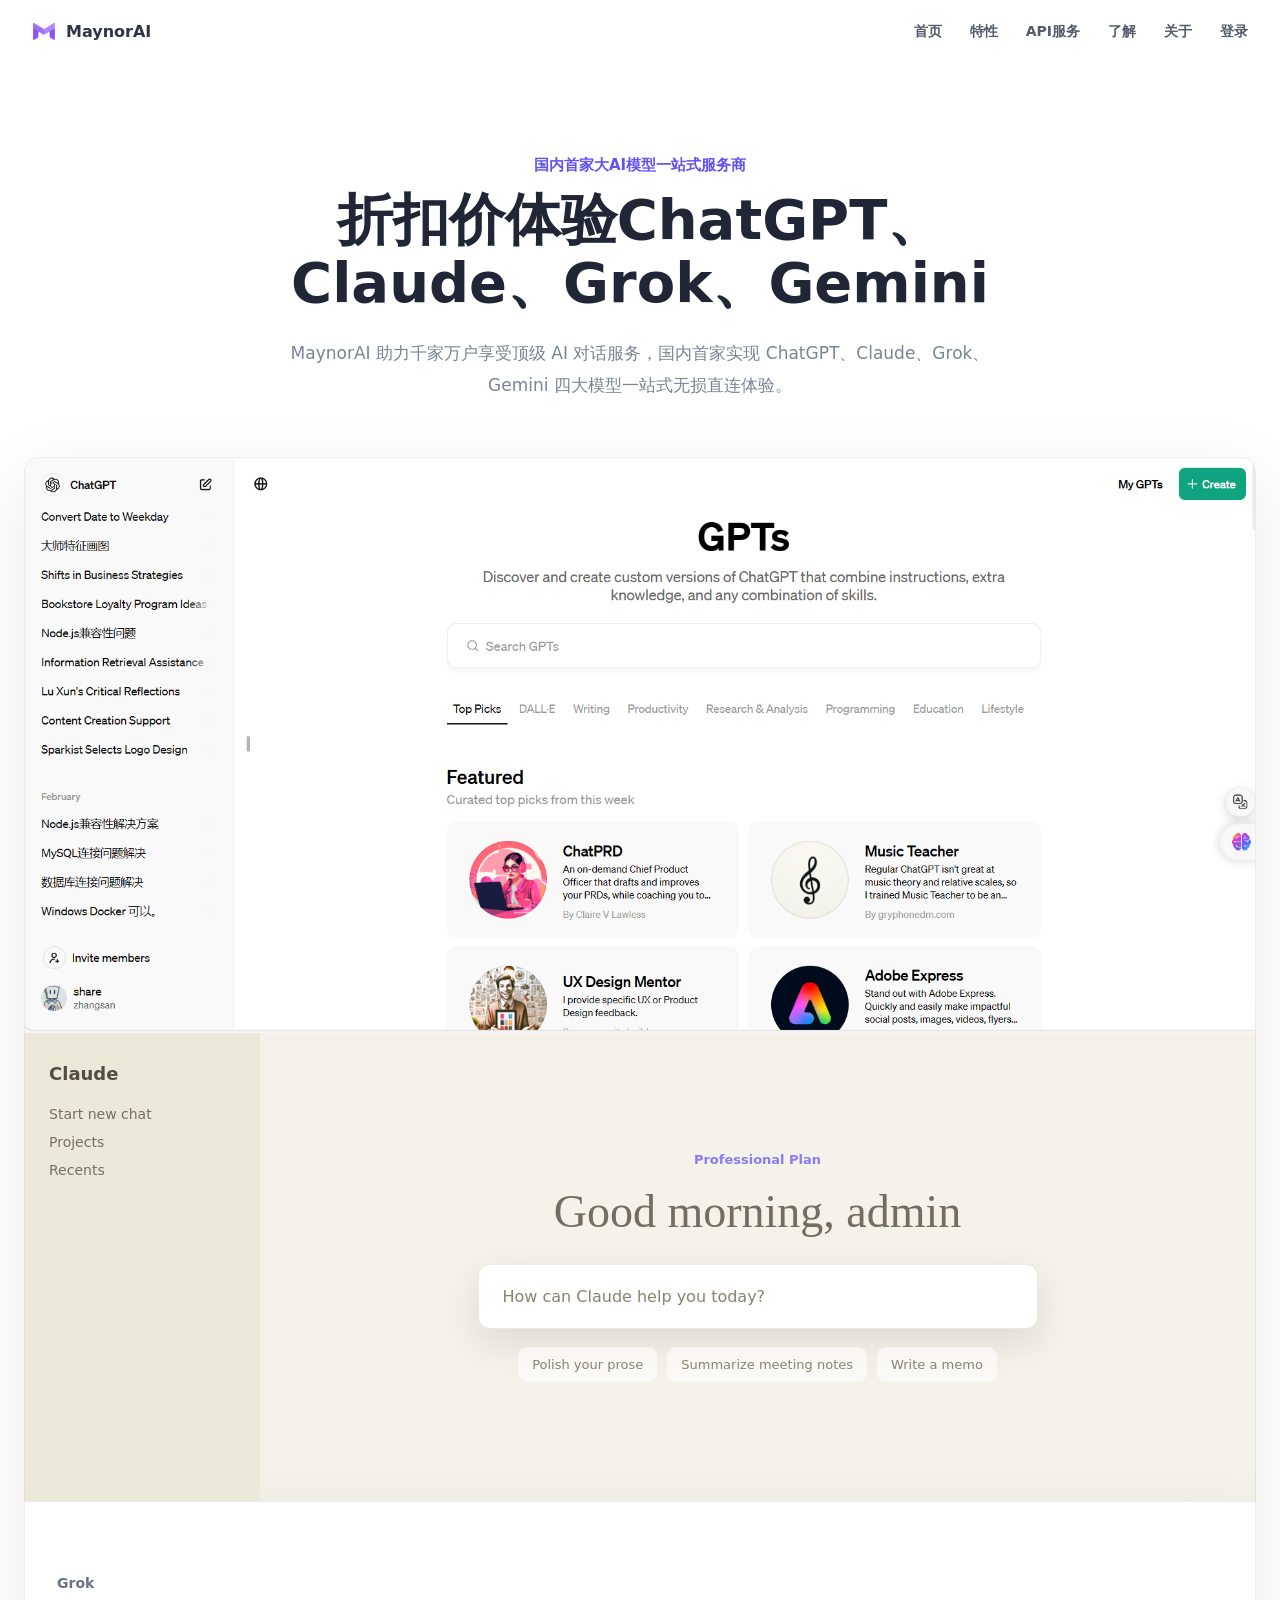
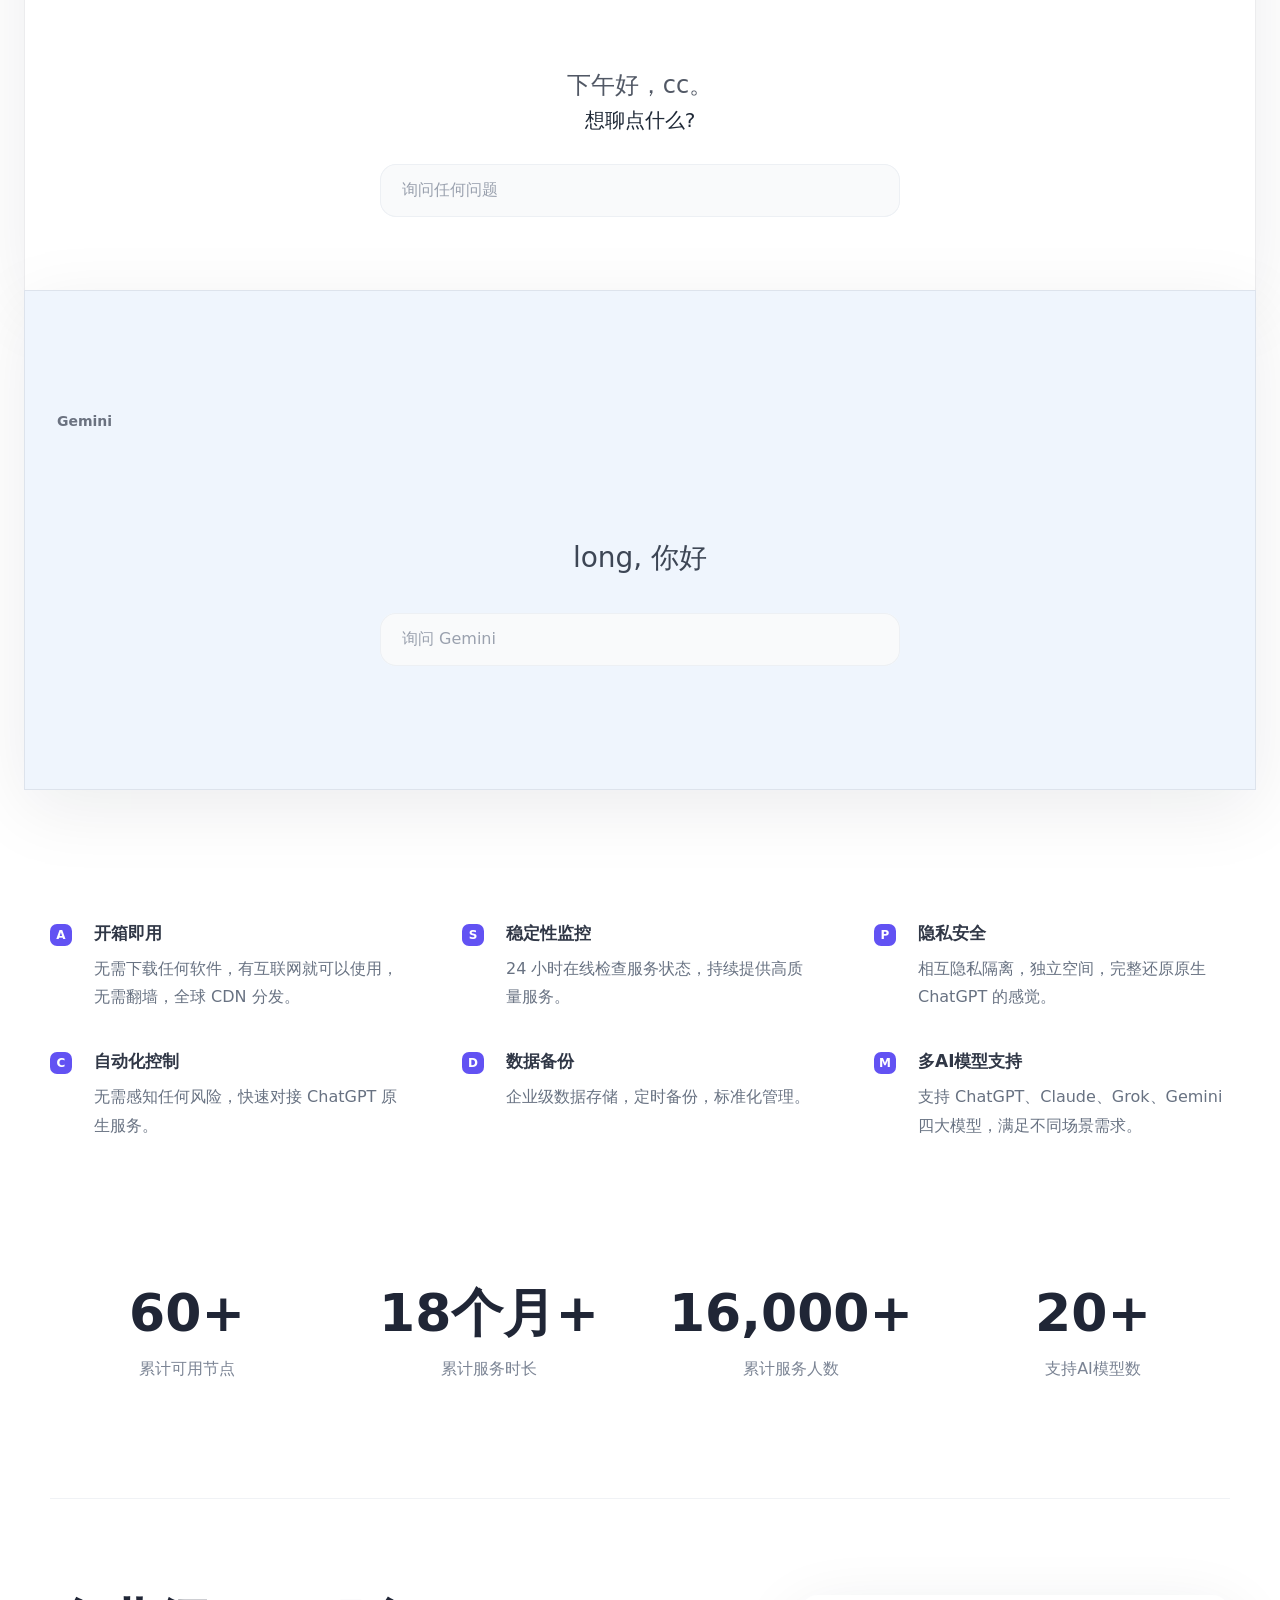
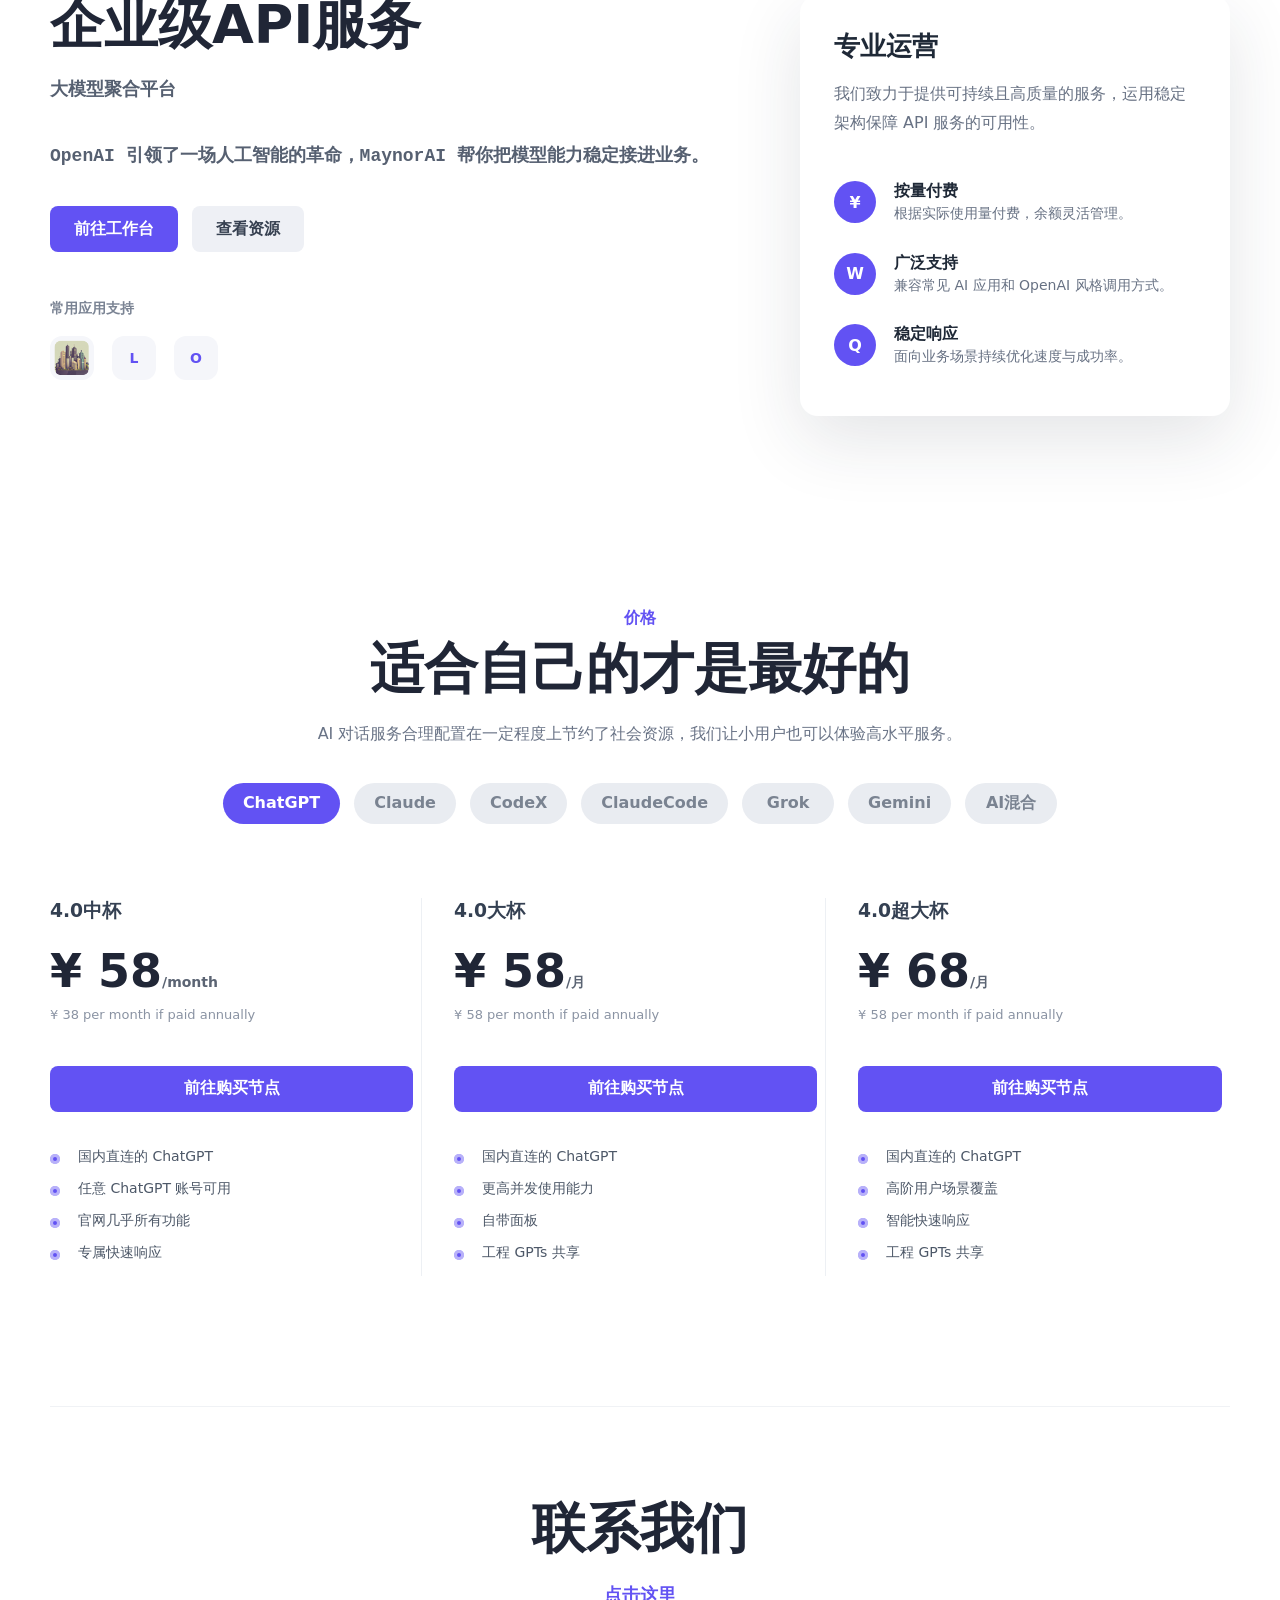
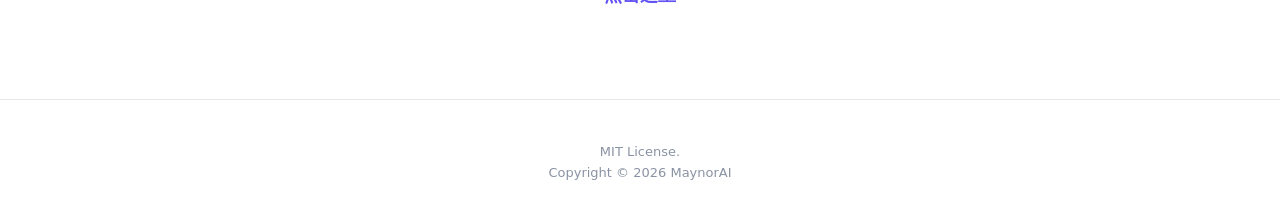
==== index.html @ d322f945 "Build MaynorAI GitHub Pages site" ====
<!DOCTYPE html>
<html lang="zh-CN">
  <head>
    <meta charset="UTF-8" />
    <meta name="viewport" content="width=device-width, initial-scale=1.0" />
    <title>MaynorAI</title>
    <meta
      name="description"
      content="MaynorAI 提供 ChatGPT、Claude、Grok、Gemini 等 AI 服务与 API 聚合接入。"
    />
    <link rel="icon" href="assets/logo-source.jpg" />
    <link rel="stylesheet" href="styles.css" />
  </head>
  <body>
    <header class="site-header" data-header>
      <a class="brand" href="#home" aria-label="MaynorAI 首页">
        <img src="assets/logo-source.jpg" alt="" />
        <span>MaynorAI</span>
      </a>

      <nav class="desktop-nav" aria-label="主导航">
        <a href="#home">首页</a>
        <a href="#features">特性</a>
        <a href="#api">API服务</a>
        <a href="https://link3.cc/maynorai" target="_blank" rel="noreferrer">了解</a>
        <a href="#about">关于</a>
        <a href="https://maynorai.top/" target="_blank" rel="noreferrer">登录</a>
      </nav>

      <button class="menu-button" type="button" aria-label="打开导航" aria-expanded="false" data-menu-button>
        <span></span>
        <span></span>
        <span></span>
      </button>
    </header>

    <nav class="mobile-nav" aria-label="移动端导航" data-mobile-nav>
      <a href="#home">首页</a>
      <a href="#features">特性</a>
      <a href="#api">API服务</a>
      <a href="https://link3.cc/maynorai" target="_blank" rel="noreferrer">了解</a>
      <a href="#about">关于</a>
      <a href="https://maynorai.top/" target="_blank" rel="noreferrer">登录</a>
    </nav>

    <main id="home">
      <section class="hero section">
        <p class="hero-label">国内首家大AI模型一站式服务商</p>
        <h1>折扣价体验ChatGPT、Claude、Grok、Gemini</h1>
        <p class="hero-copy">
          MaynorAI 助力千家万户享受顶级 AI 对话服务，国内首家实现 ChatGPT、Claude、Grok、Gemini
          四大模型一站式无损直连体验。
        </p>
      </section>

      <section class="showcase" aria-label="产品体验展示">
        <img class="shot shot-top" src="assets/product-cdn.png" alt="MaynorAI ChatGPT 服务界面截图" />
        <div class="claude-panel" aria-label="Claude 服务界面示意">
          <aside>
            <strong>Claude</strong>
            <span>Start new chat</span>
            <span>Projects</span>
            <span>Recents</span>
          </aside>
          <div>
            <p>Professional Plan</p>
            <h2>Good morning, admin</h2>
            <div class="prompt-box">How can Claude help you today?</div>
            <div class="quick-actions">
              <span>Polish your prose</span>
              <span>Summarize meeting notes</span>
              <span>Write a memo</span>
            </div>
          </div>
        </div>
        <div class="grok-panel" aria-label="Grok 服务界面示意">
          <span>Grok</span>
          <p>下午好，cc。</p>
          <strong>想聊点什么?</strong>
          <div>询问任何问题</div>
        </div>
        <div class="gemini-panel" aria-label="Gemini 服务界面示意">
          <span>Gemini</span>
          <h2>long, 你好</h2>
          <div>询问 Gemini</div>
        </div>
      </section>

      <section id="features" class="section feature-grid">
        <article>
          <span class="feature-icon">A</span>
          <div>
            <h3>开箱即用</h3>
            <p>无需下载任何软件，有互联网就可以使用，无需翻墙，全球 CDN 分发。</p>
          </div>
        </article>
        <article>
          <span class="feature-icon">S</span>
          <div>
            <h3>稳定性监控</h3>
            <p>24 小时在线检查服务状态，持续提供高质量服务。</p>
          </div>
        </article>
        <article>
          <span class="feature-icon">P</span>
          <div>
            <h3>隐私安全</h3>
            <p>相互隐私隔离，独立空间，完整还原原生 ChatGPT 的感觉。</p>
          </div>
        </article>
        <article>
          <span class="feature-icon">C</span>
          <div>
            <h3>自动化控制</h3>
            <p>无需感知任何风险，快速对接 ChatGPT 原生服务。</p>
          </div>
        </article>
        <article>
          <span class="feature-icon">D</span>
          <div>
            <h3>数据备份</h3>
            <p>企业级数据存储，定时备份，标准化管理。</p>
          </div>
        </article>
        <article>
          <span class="feature-icon">M</span>
          <div>
            <h3>多AI模型支持</h3>
            <p>支持 ChatGPT、Claude、Grok、Gemini 四大模型，满足不同场景需求。</p>
          </div>
        </article>
      </section>

      <section class="section metrics" aria-label="MaynorAI 服务数据">
        <div>
          <strong>60+</strong>
          <span>累计可用节点</span>
        </div>
        <div>
          <strong>18个月+</strong>
          <span>累计服务时长</span>
        </div>
        <div>
          <strong>16,000+</strong>
          <span>累计服务人数</span>
        </div>
        <div>
          <strong>20+</strong>
          <span>支持AI模型数</span>
        </div>
      </section>

      <section id="api" class="section api-section">
        <div class="api-copy">
          <h2>企业级API服务</h2>
          <p><strong>大模型聚合平台</strong></p>
          <p class="api-line">OpenAI 引领了一场人工智能的革命，MaynorAI 帮你把模型能力稳定接进业务。</p>
          <div class="actions">
            <a class="primary-button" href="https://api.maynor1024.live/" target="_blank" rel="noreferrer">
              前往工作台
            </a>
            <a class="secondary-button" href="https://link3.cc/maynorai" target="_blank" rel="noreferrer">
              查看资源
            </a>
          </div>
          <div class="app-support">
            <span>常用应用支持</span>
            <img src="assets/botjun.png" alt="Bot 应用图标" />
            <i>L</i>
            <i>O</i>
          </div>
        </div>
        <div class="operation-card">
          <h3>专业运营</h3>
          <p>我们致力于提供可持续且高质量的服务，运用稳定架构保障 API 服务的可用性。</p>
          <ul>
            <li><span>¥</span><strong>按量付费</strong><em>根据实际使用量付费，余额灵活管理。</em></li>
            <li><span>W</span><strong>广泛支持</strong><em>兼容常见 AI 应用和 OpenAI 风格调用方式。</em></li>
            <li><span>Q</span><strong>稳定响应</strong><em>面向业务场景持续优化速度与成功率。</em></li>
          </ul>
        </div>
      </section>

      <section class="section pricing" aria-label="套餐价格">
        <p>价格</p>
        <h2>适合自己的才是最好的</h2>
        <p class="pricing-copy">
          AI 对话服务合理配置在一定程度上节约了社会资源，我们让小用户也可以体验高水平服务。
        </p>
        <div class="tabs" aria-label="服务类型">
          <span>ChatGPT</span>
          <span>Claude</span>
          <span>CodeX</span>
          <span>ClaudeCode</span>
          <span>Grok</span>
          <span>Gemini</span>
          <span>AI混合</span>
        </div>
        <div class="plans">
          <article>
            <h3>4.0中杯</h3>
            <strong>¥ 58<small>/month</small></strong>
            <p>¥ 38 per month if paid annually</p>
            <a href="https://maynorai.top/" target="_blank" rel="noreferrer">前往购买节点</a>
            <ul>
              <li>国内直连的 ChatGPT</li>
              <li>任意 ChatGPT 账号可用</li>
              <li>官网几乎所有功能</li>
              <li>专属快速响应</li>
            </ul>
          </article>
          <article>
            <h3>4.0大杯</h3>
            <strong>¥ 58<small>/月</small></strong>
            <p>¥ 58 per month if paid annually</p>
            <a href="https://maynorai.top/" target="_blank" rel="noreferrer">前往购买节点</a>
            <ul>
              <li>国内直连的 ChatGPT</li>
              <li>更高并发使用能力</li>
              <li>自带面板</li>
              <li>工程 GPTs 共享</li>
            </ul>
          </article>
          <article>
            <h3>4.0超大杯</h3>
            <strong>¥ 68<small>/月</small></strong>
            <p>¥ 58 per month if paid annually</p>
            <a href="https://maynorai.top/" target="_blank" rel="noreferrer">前往购买节点</a>
            <ul>
              <li>国内直连的 ChatGPT</li>
              <li>高阶用户场景覆盖</li>
              <li>智能快速响应</li>
              <li>工程 GPTs 共享</li>
            </ul>
          </article>
        </div>
      </section>

      <section id="about" class="section about">
        <h2>联系我们</h2>
        <p>
          <a href="https://link3.cc/maynorai" target="_blank" rel="noreferrer">点击这里</a>
        </p>
      </section>
    </main>

    <footer class="site-footer">
      <p>MIT License.</p>
      <p>Copyright © 2026 MaynorAI</p>
    </footer>

    <script src="script.js"></script>
  </body>
</html>
---- styles.css ----
:root {
  --brand: #6252f3;
  --brand-dark: #4338ca;
  --ink: #1f2937;
  --muted: #6b7280;
  --subtle: #f6f7fb;
  --line: #e5e7eb;
  --white: #ffffff;
  --shadow: 0 24px 70px rgba(31, 41, 55, 0.12);
}

* {
  box-sizing: border-box;
}

html {
  scroll-behavior: smooth;
}

body {
  margin: 0;
  min-width: 320px;
  color: var(--ink);
  font-family: Inter, ui-sans-serif, system-ui, -apple-system, BlinkMacSystemFont, "Segoe UI", Arial, "PingFang SC",
    "Microsoft YaHei", sans-serif;
  background: var(--white);
}

a {
  color: inherit;
  text-decoration: none;
}

img {
  display: block;
  max-width: 100%;
}

.site-header {
  position: sticky;
  top: 0;
  z-index: 20;
  display: flex;
  align-items: center;
  justify-content: space-between;
  height: 64px;
  padding: 0 32px;
  border-bottom: 1px solid transparent;
  background: rgba(255, 255, 255, 0.86);
  backdrop-filter: blur(14px);
  transition: border-color 0.2s ease, box-shadow 0.2s ease;
}

.site-header.is-scrolled {
  border-color: var(--line);
  box-shadow: 0 8px 24px rgba(17, 24, 39, 0.04);
}

.brand,
.desktop-nav,
.mobile-nav {
  display: flex;
  align-items: center;
}

.brand {
  gap: 10px;
  font-weight: 700;
  color: #2f3443;
}

.brand img {
  width: 24px;
  height: 24px;
  border-radius: 6px;
  object-fit: cover;
}

.desktop-nav {
  gap: 28px;
  color: #374151;
  font-size: 14px;
  font-weight: 600;
}

.desktop-nav a {
  opacity: 0.86;
}

.desktop-nav a:hover {
  color: var(--brand);
  opacity: 1;
}

.menu-button {
  display: none;
  width: 42px;
  height: 42px;
  border: 0;
  border-radius: 8px;
  background: transparent;
  cursor: pointer;
}

.menu-button span {
  display: block;
  width: 20px;
  height: 2px;
  margin: 4px auto;
  border-radius: 999px;
  background: #4b5563;
}

.mobile-nav {
  position: fixed;
  top: 64px;
  left: 0;
  right: 0;
  z-index: 19;
  display: none;
  flex-direction: column;
  align-items: stretch;
  border-bottom: 1px solid var(--line);
  background: rgba(255, 255, 255, 0.96);
  backdrop-filter: blur(14px);
}

.mobile-nav.is-open {
  display: flex;
}

.mobile-nav a {
  padding: 15px 24px;
  border-top: 1px solid #f0f1f4;
  color: #374151;
  font-weight: 600;
}

.section {
  width: min(100% - 48px, 1180px);
  margin: 0 auto;
}

.hero {
  padding: 92px 0 56px;
  text-align: center;
}

.hero-label {
  margin: 0 0 14px;
  color: var(--brand);
  font-size: 15px;
  font-weight: 700;
}

.hero h1 {
  width: min(760px, 100%);
  margin: 0 auto;
  color: #202636;
  font-size: clamp(34px, 5vw, 56px);
  line-height: 1.12;
  letter-spacing: 0;
}

.hero-copy {
  width: min(740px, 100%);
  margin: 24px auto 0;
  color: #7b8494;
  font-size: 17px;
  line-height: 1.85;
}

.showcase {
  width: min(100% - 48px, 1380px);
  margin: 0 auto;
  padding-bottom: 88px;
}

.shot,
.claude-panel,
.grok-panel,
.gemini-panel {
  width: 100%;
  overflow: hidden;
  border: 1px solid rgba(17, 24, 39, 0.08);
  box-shadow: 0 18px 70px rgba(15, 23, 42, 0.08);
}

.shot-top {
  border-radius: 14px 14px 0 0;
}

.claude-panel {
  display: grid;
  grid-template-columns: 235px 1fr;
  min-height: 470px;
  margin-top: -2px;
  background: #f4f2e9;
}

.claude-panel aside {
  display: flex;
  flex-direction: column;
  gap: 12px;
  padding: 30px 24px;
  color: #766f61;
  background: #ede9d9;
  font-size: 14px;
}

.claude-panel aside strong {
  margin-bottom: 10px;
  color: #534d42;
  font-size: 18px;
}

.claude-panel > div {
  display: flex;
  flex-direction: column;
  align-items: center;
  justify-content: center;
  padding: 48px;
  text-align: center;
}

.claude-panel p {
  margin: 0 0 18px;
  color: #8a7cf6;
  font-size: 13px;
  font-weight: 700;
}

.claude-panel h2 {
  margin: 0 0 26px;
  color: #756d60;
  font-family: Georgia, "Times New Roman", serif;
  font-size: clamp(30px, 4vw, 46px);
  font-weight: 400;
}

.prompt-box {
  width: min(560px, 100%);
  padding: 22px 24px;
  border: 1px solid rgba(80, 72, 60, 0.12);
  border-radius: 12px;
  color: #8b8172;
  text-align: left;
  background: var(--white);
  box-shadow: 0 14px 36px rgba(77, 69, 59, 0.13);
}

.quick-actions {
  display: flex;
  flex-wrap: wrap;
  gap: 10px;
  justify-content: center;
  margin-top: 18px;
}

.quick-actions span {
  padding: 10px 14px;
  border-radius: 9px;
  color: #8b8172;
  background: rgba(255, 255, 255, 0.6);
  font-size: 13px;
}

.grok-panel {
  min-height: 390px;
  margin-top: -1px;
  padding: 32px;
  display: flex;
  flex-direction: column;
  align-items: center;
  justify-content: center;
  background: #ffffff;
  text-align: center;
}

.grok-panel span,
.gemini-panel span {
  align-self: flex-start;
  color: #6b7280;
  font-size: 14px;
  font-weight: 700;
}

.grok-panel p {
  margin: 78px 0 6px;
  color: #515865;
  font-size: 24px;
}

.grok-panel strong {
  font-size: 20px;
  font-weight: 500;
}

.grok-panel div,
.gemini-panel div {
  width: min(520px, 90%);
  margin-top: 30px;
  padding: 16px 22px;
  border-radius: 16px;
  color: #9aa1ae;
  background: #f9fafb;
  box-shadow: inset 0 0 0 1px #edf0f4;
  text-align: left;
}

.gemini-panel {
  min-height: 500px;
  margin-top: -1px;
  padding: 32px;
  display: flex;
  flex-direction: column;
  align-items: center;
  justify-content: center;
  background: #eff5fd;
  text-align: center;
}

.gemini-panel h2 {
  margin: 110px 0 6px;
  color: #3d4655;
  font-size: 28px;
  font-weight: 500;
}

.feature-grid {
  display: grid;
  grid-template-columns: repeat(3, minmax(0, 1fr));
  gap: 38px 56px;
  padding: 44px 0 110px;
}

.feature-grid article {
  display: grid;
  grid-template-columns: 28px 1fr;
  gap: 16px;
}

.feature-icon {
  display: inline-flex;
  align-items: center;
  justify-content: center;
  width: 22px;
  height: 22px;
  margin-top: 2px;
  border-radius: 7px;
  color: var(--white);
  background: var(--brand);
  font-size: 12px;
  font-weight: 800;
}

.feature-grid h3 {
  margin: 0 0 10px;
  color: #303746;
  font-size: 17px;
}

.feature-grid p {
  margin: 0;
  color: #687282;
  line-height: 1.8;
}

.metrics {
  display: grid;
  grid-template-columns: repeat(4, minmax(0, 1fr));
  gap: 28px;
  padding: 36px 0 118px;
  text-align: center;
}

.metrics strong {
  display: block;
  color: #202636;
  font-size: clamp(34px, 5vw, 52px);
  line-height: 1;
}

.metrics span {
  display: block;
  margin-top: 20px;
  color: #7b8494;
}

.api-section {
  display: grid;
  grid-template-columns: minmax(0, 1fr) 430px;
  gap: 56px;
  padding: 96px 0;
  border-top: 1px solid #f0f2f5;
}

.api-copy h2,
.pricing h2,
.about h2 {
  margin: 0;
  color: #202636;
  font-size: clamp(34px, 5vw, 54px);
  line-height: 1.12;
}

.api-copy > p {
  color: #566071;
  font-size: 18px;
  line-height: 1.8;
}

.api-line {
  margin: 34px 0;
  font-family: ui-monospace, SFMono-Regular, Menlo, Consolas, monospace;
  font-weight: 800;
  letter-spacing: 0;
}

.actions {
  display: flex;
  flex-wrap: wrap;
  gap: 14px;
  margin: 34px 0 48px;
}

.primary-button,
.secondary-button,
.plans a {
  display: inline-flex;
  align-items: center;
  justify-content: center;
  min-height: 46px;
  padding: 0 24px;
  border-radius: 8px;
  font-weight: 700;
}

.primary-button,
.plans a {
  color: var(--white);
  background: var(--brand);
}

.primary-button:hover,
.plans a:hover {
  background: var(--brand-dark);
}

.secondary-button {
  color: #374151;
  background: #eef0f5;
}

.app-support {
  display: flex;
  align-items: center;
  gap: 18px;
  flex-wrap: wrap;
  color: #7b8494;
  font-size: 14px;
  font-weight: 700;
}

.app-support span {
  flex-basis: 100%;
}

.app-support img,
.app-support i {
  width: 44px;
  height: 44px;
  border-radius: 12px;
  background: #f5f6fa;
}

.app-support img {
  padding: 4px;
  object-fit: contain;
}

.app-support i {
  display: inline-flex;
  align-items: center;
  justify-content: center;
  color: var(--brand);
  font-style: normal;
  font-weight: 900;
}

.operation-card {
  padding: 34px;
  border-radius: 18px;
  background: var(--white);
  box-shadow: var(--shadow);
}

.operation-card h3 {
  margin: 0 0 16px;
  font-size: 26px;
}

.operation-card p {
  margin: 0 0 30px;
  color: #677183;
  line-height: 1.8;
}

.operation-card ul,
.plans ul {
  list-style: none;
  margin: 0;
  padding: 0;
}

.operation-card li {
  display: grid;
  grid-template-columns: 44px 1fr;
  gap: 0 16px;
  padding: 14px 0;
}

.operation-card li span {
  grid-row: span 2;
  display: inline-flex;
  align-items: center;
  justify-content: center;
  width: 42px;
  height: 42px;
  border-radius: 999px;
  color: var(--white);
  background: var(--brand);
  font-weight: 900;
}

.operation-card li strong {
  align-self: end;
}

.operation-card li em {
  color: #677183;
  font-size: 14px;
  font-style: normal;
  line-height: 1.6;
}

.pricing {
  padding: 96px 0 130px;
  text-align: center;
}

.pricing > p:first-child {
  margin: 0 0 10px;
  color: var(--brand);
  font-weight: 700;
}

.pricing-copy {
  width: min(720px, 100%);
  margin: 20px auto 30px;
  color: #697386;
  line-height: 1.85;
}

.tabs {
  display: flex;
  flex-wrap: wrap;
  justify-content: center;
  gap: 14px;
  margin: 34px 0 74px;
}

.tabs span {
  min-width: 92px;
  padding: 10px 20px;
  border-radius: 999px;
  color: #7a8391;
  background: #e9ecf1;
  font-weight: 700;
}

.tabs span:first-child {
  color: var(--white);
  background: var(--brand);
}

.plans {
  display: grid;
  grid-template-columns: repeat(3, minmax(0, 1fr));
  gap: 32px;
  text-align: left;
}

.plans article {
  padding: 0 8px 0 0;
  border-right: 1px solid #edf0f4;
}

.plans article:last-child {
  border-right: 0;
}

.plans h3 {
  margin: 0 0 24px;
  color: #344052;
}

.plans strong {
  display: block;
  color: #202636;
  font-size: 46px;
  line-height: 1;
}

.plans small {
  color: #5b6473;
  font-size: 14px;
}

.plans p {
  min-height: 24px;
  color: #8a93a3;
  font-size: 13px;
}

.plans a {
  width: 100%;
  margin: 22px 0;
}

.plans li {
  position: relative;
  margin: 14px 0;
  padding-left: 28px;
  color: #4d5868;
  font-size: 14px;
}

.plans li::before {
  content: "";
  position: absolute;
  left: 0;
  top: 6px;
  width: 10px;
  height: 10px;
  border-radius: 999px;
  background: var(--brand);
  box-shadow: inset 0 0 0 3px rgba(255, 255, 255, 0.55);
}

.about {
  padding: 92px 0;
  border-top: 1px solid #f0f2f5;
  text-align: center;
}

.about p {
  margin: 24px 0 0;
  color: #697386;
  font-size: 18px;
}

.about a {
  color: var(--brand);
  font-weight: 700;
}

.site-footer {
  padding: 38px 24px;
  border-top: 1px solid var(--line);
  color: #8a93a3;
  text-align: center;
  font-size: 13px;
}

.site-footer p {
  margin: 6px 0;
}

@media (max-width: 900px) {
  .site-header {
    padding: 0 20px;
  }

  .desktop-nav {
    display: none;
  }

  .menu-button {
    display: block;
  }

  .hero {
    padding-top: 70px;
  }

  .claude-panel,
  .api-section,
  .plans {
    grid-template-columns: 1fr;
  }

  .claude-panel aside {
    display: none;
  }

  .feature-grid {
    grid-template-columns: 1fr;
    padding-bottom: 70px;
  }

  .metrics {
    grid-template-columns: repeat(2, minmax(0, 1fr));
    padding-bottom: 80px;
  }

  .api-section {
    padding: 72px 0;
  }

  .plans article {
    padding: 26px;
    border: 1px solid #edf0f4;
    border-radius: 14px;
  }
}

@media (max-width: 560px) {
  .section,
  .showcase {
    width: min(100% - 32px, 1180px);
  }

  .hero-copy {
    font-size: 15px;
  }

  .claude-panel {
    min-height: 380px;
  }

  .claude-panel > div,
  .grok-panel,
  .gemini-panel {
    padding: 28px 18px;
  }

  .grok-panel,
  .gemini-panel {
    min-height: 320px;
  }

  .grok-panel p {
    margin-top: 42px;
  }

  .gemini-panel h2 {
    margin-top: 58px;
  }

  .metrics {
    grid-template-columns: 1fr;
    gap: 42px;
  }

  .operation-card {
    padding: 26px;
  }

  .tabs span {
    min-width: auto;
  }
}
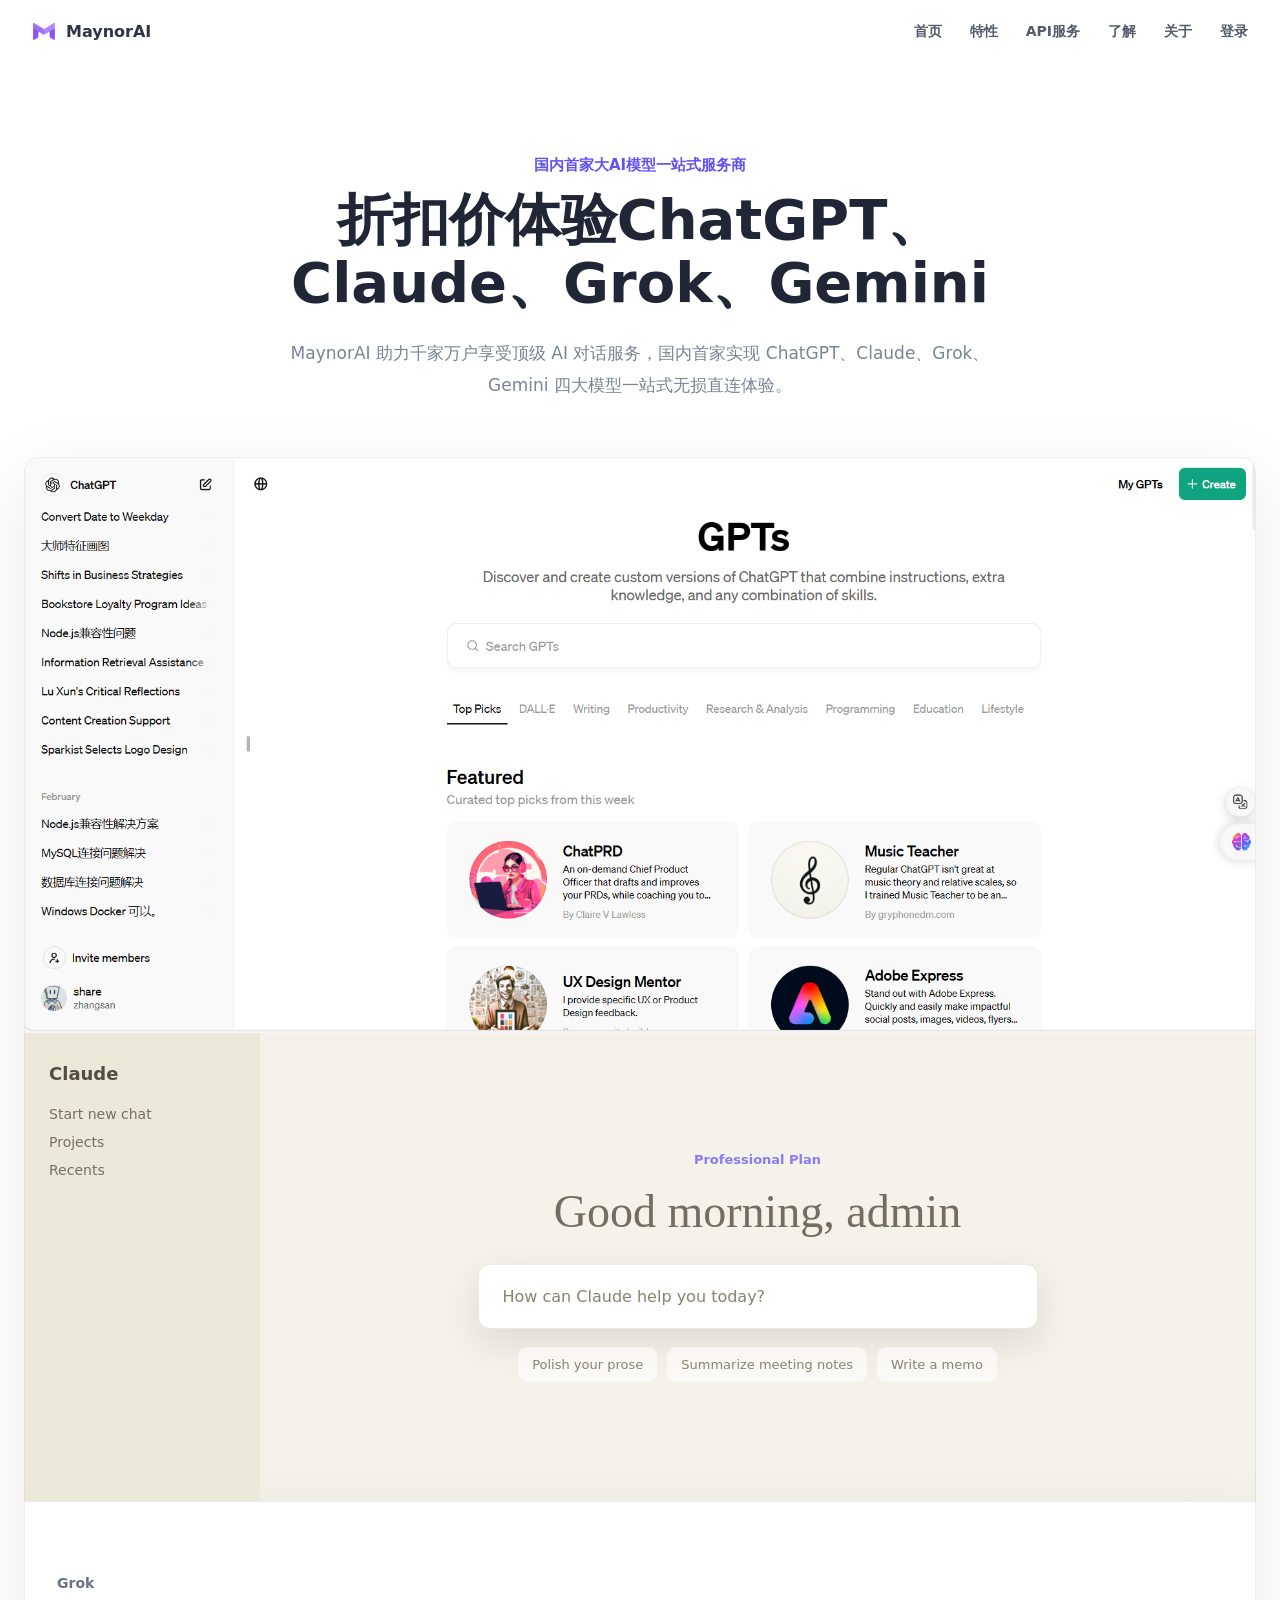
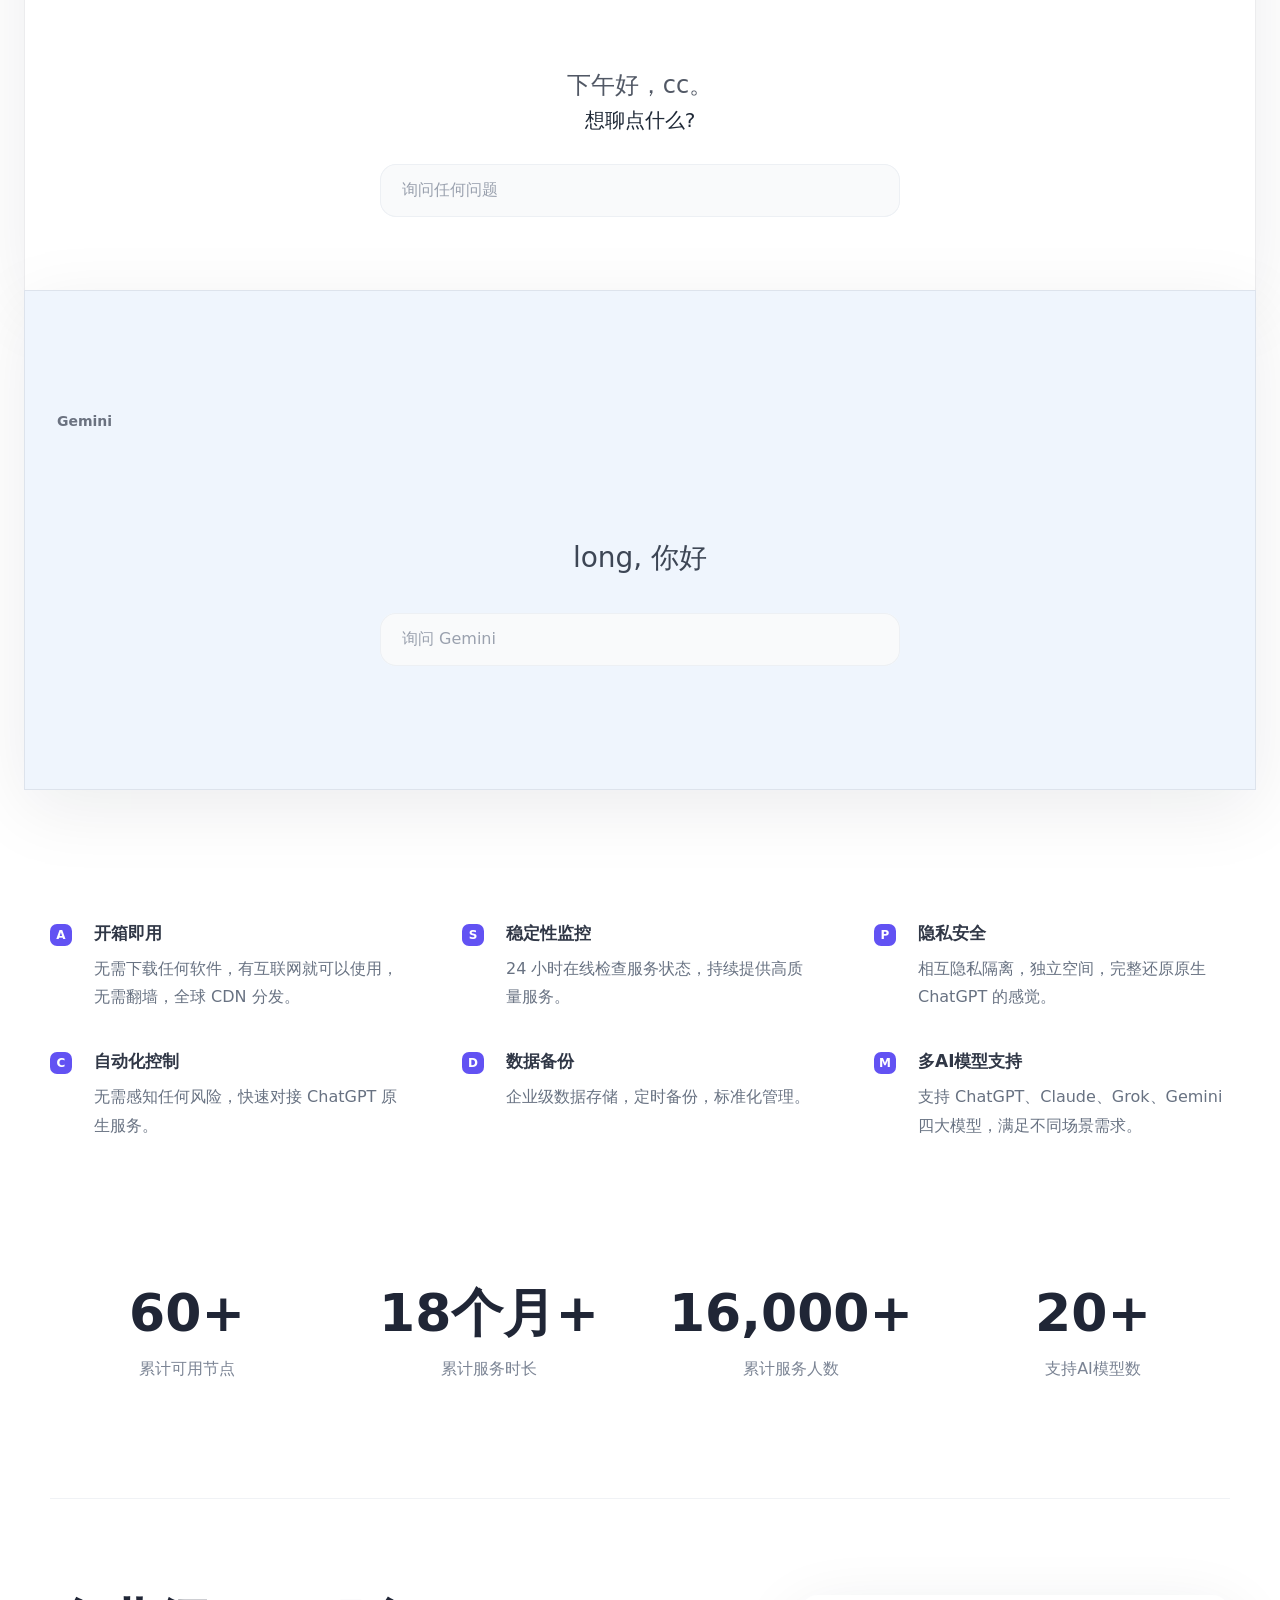
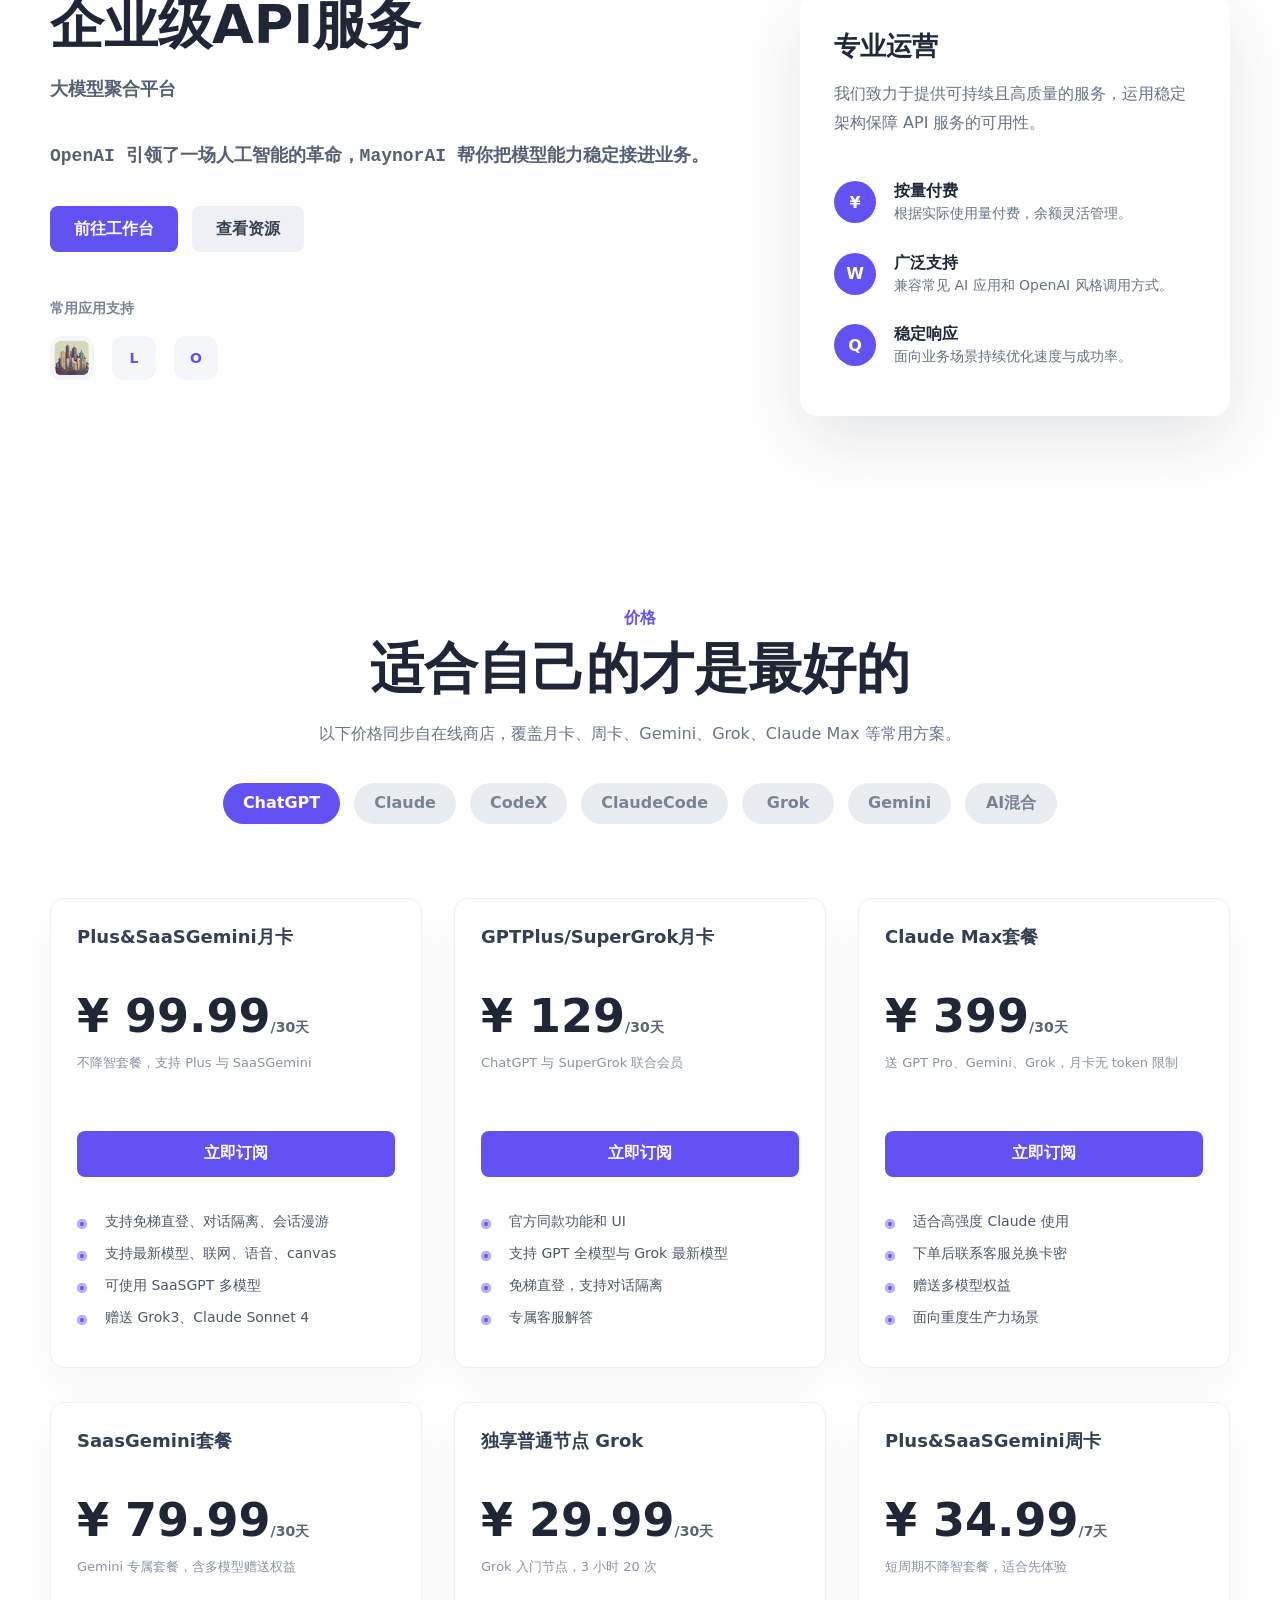
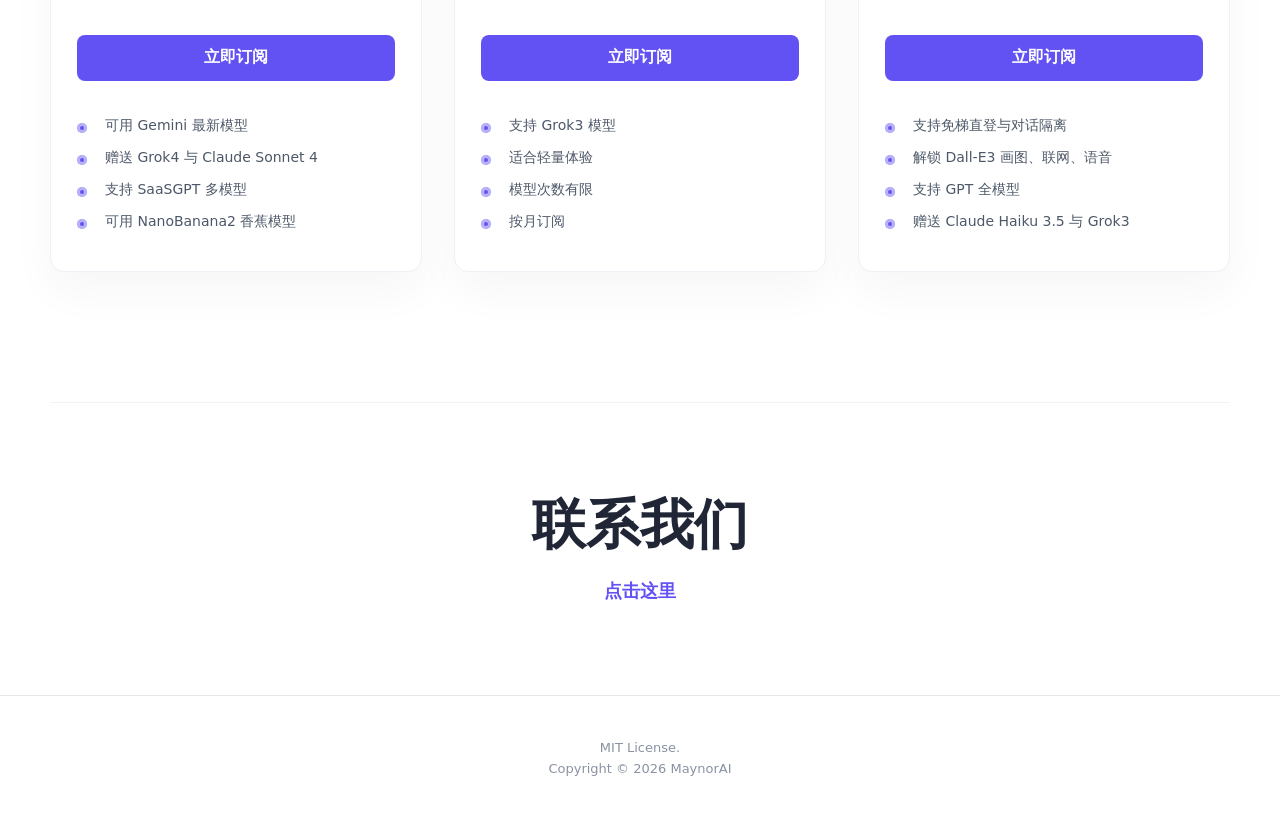
==== commit 247daf4d: "Sync pricing with shop page" ====
--- a/index.html
+++ b/index.html
@@ -185,7 +185,7 @@
         <p>价格</p>
         <h2>适合自己的才是最好的</h2>
         <p class="pricing-copy">
-          AI 对话服务合理配置在一定程度上节约了社会资源，我们让小用户也可以体验高水平服务。
+          以下价格同步自在线商店，覆盖月卡、周卡、Gemini、Grok、Claude Max 等常用方案。
         </p>
         <div class="tabs" aria-label="服务类型">
           <span>ChatGPT</span>
@@ -198,39 +198,75 @@
         </div>
         <div class="plans">
           <article>
-            <h3>4.0中杯</h3>
-            <strong>¥ 58<small>/month</small></strong>
-            <p>¥ 38 per month if paid annually</p>
-            <a href="https://maynorai.top/" target="_blank" rel="noreferrer">前往购买节点</a>
-            <ul>
-              <li>国内直连的 ChatGPT</li>
-              <li>任意 ChatGPT 账号可用</li>
-              <li>官网几乎所有功能</li>
-              <li>专属快速响应</li>
-            </ul>
-          </article>
-          <article>
-            <h3>4.0大杯</h3>
-            <strong>¥ 58<small>/月</small></strong>
-            <p>¥ 58 per month if paid annually</p>
-            <a href="https://maynorai.top/" target="_blank" rel="noreferrer">前往购买节点</a>
-            <ul>
-              <li>国内直连的 ChatGPT</li>
-              <li>更高并发使用能力</li>
-              <li>自带面板</li>
-              <li>工程 GPTs 共享</li>
-            </ul>
-          </article>
-          <article>
-            <h3>4.0超大杯</h3>
-            <strong>¥ 68<small>/月</small></strong>
-            <p>¥ 58 per month if paid annually</p>
-            <a href="https://maynorai.top/" target="_blank" rel="noreferrer">前往购买节点</a>
-            <ul>
-              <li>国内直连的 ChatGPT</li>
-              <li>高阶用户场景覆盖</li>
-              <li>智能快速响应</li>
-              <li>工程 GPTs 共享</li>
+            <h3>Plus&SaaSGemini月卡</h3>
+            <strong>¥ 99.99<small>/30天</small></strong>
+            <p>不降智套餐，支持 Plus 与 SaaSGemini</p>
+            <a href="https://chatgpt-plus.top/list/#/shop" target="_blank" rel="noreferrer">立即订阅</a>
+            <ul>
+              <li>支持免梯直登、对话隔离、会话漫游</li>
+              <li>支持最新模型、联网、语音、canvas</li>
+              <li>可使用 SaaSGPT 多模型</li>
+              <li>赠送 Grok3、Claude Sonnet 4</li>
+            </ul>
+          </article>
+          <article>
+            <h3>GPTPlus/SuperGrok月卡</h3>
+            <strong>¥ 129<small>/30天</small></strong>
+            <p>ChatGPT 与 SuperGrok 联合会员</p>
+            <a href="https://chatgpt-plus.top/list/#/shop" target="_blank" rel="noreferrer">立即订阅</a>
+            <ul>
+              <li>官方同款功能和 UI</li>
+              <li>支持 GPT 全模型与 Grok 最新模型</li>
+              <li>免梯直登，支持对话隔离</li>
+              <li>专属客服解答</li>
+            </ul>
+          </article>
+          <article>
+            <h3>Claude Max套餐</h3>
+            <strong>¥ 399<small>/30天</small></strong>
+            <p>送 GPT Pro、Gemini、Grok，月卡无 token 限制</p>
+            <a href="https://chatgpt-plus.top/list/#/shop" target="_blank" rel="noreferrer">立即订阅</a>
+            <ul>
+              <li>适合高强度 Claude 使用</li>
+              <li>下单后联系客服兑换卡密</li>
+              <li>赠送多模型权益</li>
+              <li>面向重度生产力场景</li>
+            </ul>
+          </article>
+          <article>
+            <h3>SaasGemini套餐</h3>
+            <strong>¥ 79.99<small>/30天</small></strong>
+            <p>Gemini 专属套餐，含多模型赠送权益</p>
+            <a href="https://chatgpt-plus.top/list/#/shop" target="_blank" rel="noreferrer">立即订阅</a>
+            <ul>
+              <li>可用 Gemini 最新模型</li>
+              <li>赠送 Grok4 与 Claude Sonnet 4</li>
+              <li>支持 SaaSGPT 多模型</li>
+              <li>可用 NanoBanana2 香蕉模型</li>
+            </ul>
+          </article>
+          <article>
+            <h3>独享普通节点 Grok</h3>
+            <strong>¥ 29.99<small>/30天</small></strong>
+            <p>Grok 入门节点，3 小时 20 次</p>
+            <a href="https://chatgpt-plus.top/list/#/shop" target="_blank" rel="noreferrer">立即订阅</a>
+            <ul>
+              <li>支持 Grok3 模型</li>
+              <li>适合轻量体验</li>
+              <li>模型次数有限</li>
+              <li>按月订阅</li>
+            </ul>
+          </article>
+          <article>
+            <h3>Plus&SaaSGemini周卡</h3>
+            <strong>¥ 34.99<small>/7天</small></strong>
+            <p>短周期不降智套餐，适合先体验</p>
+            <a href="https://chatgpt-plus.top/list/#/shop" target="_blank" rel="noreferrer">立即订阅</a>
+            <ul>
+              <li>支持免梯直登与对话隔离</li>
+              <li>解锁 Dall-E3 画图、联网、语音</li>
+              <li>支持 GPT 全模型</li>
+              <li>赠送 Claude Haiku 3.5 与 Grok3</li>
             </ul>
           </article>
         </div>
--- a/styles.css
+++ b/styles.css
@@ -587,28 +587,30 @@
 .plans {
   display: grid;
   grid-template-columns: repeat(3, minmax(0, 1fr));
-  gap: 32px;
+  gap: 34px 32px;
   text-align: left;
 }
 
 .plans article {
-  padding: 0 8px 0 0;
-  border-right: 1px solid #edf0f4;
-}
-
-.plans article:last-child {
-  border-right: 0;
+  padding: 26px;
+  border: 1px solid #edf0f4;
+  border-radius: 14px;
+  background: var(--white);
+  box-shadow: 0 18px 46px rgba(15, 23, 42, 0.04);
 }
 
 .plans h3 {
-  margin: 0 0 24px;
+  min-height: 48px;
+  margin: 0 0 20px;
   color: #344052;
+  font-size: 18px;
+  line-height: 1.35;
 }
 
 .plans strong {
   display: block;
   color: #202636;
-  font-size: 46px;
+  font-size: clamp(34px, 4vw, 46px);
   line-height: 1;
 }
 
@@ -618,9 +620,10 @@
 }
 
 .plans p {
-  min-height: 24px;
+  min-height: 44px;
   color: #8a93a3;
   font-size: 13px;
+  line-height: 1.7;
 }
 
 .plans a {
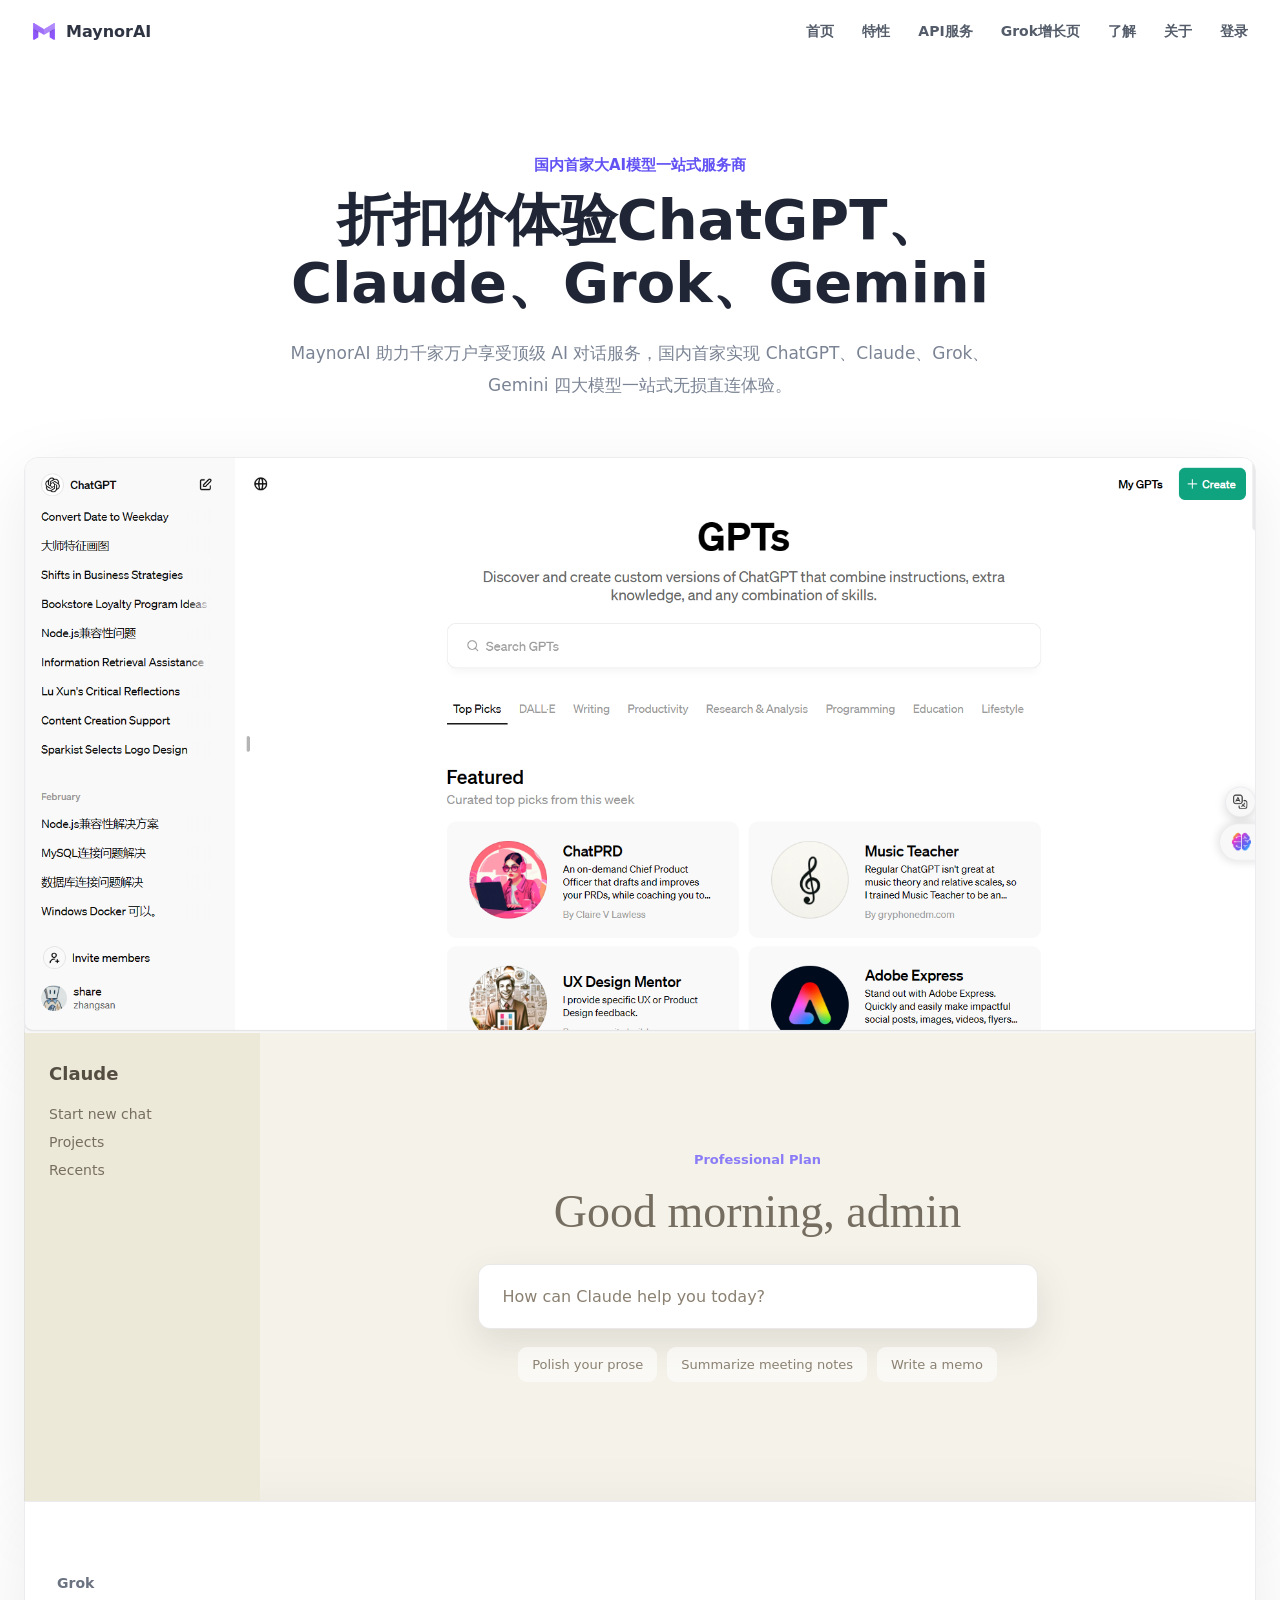
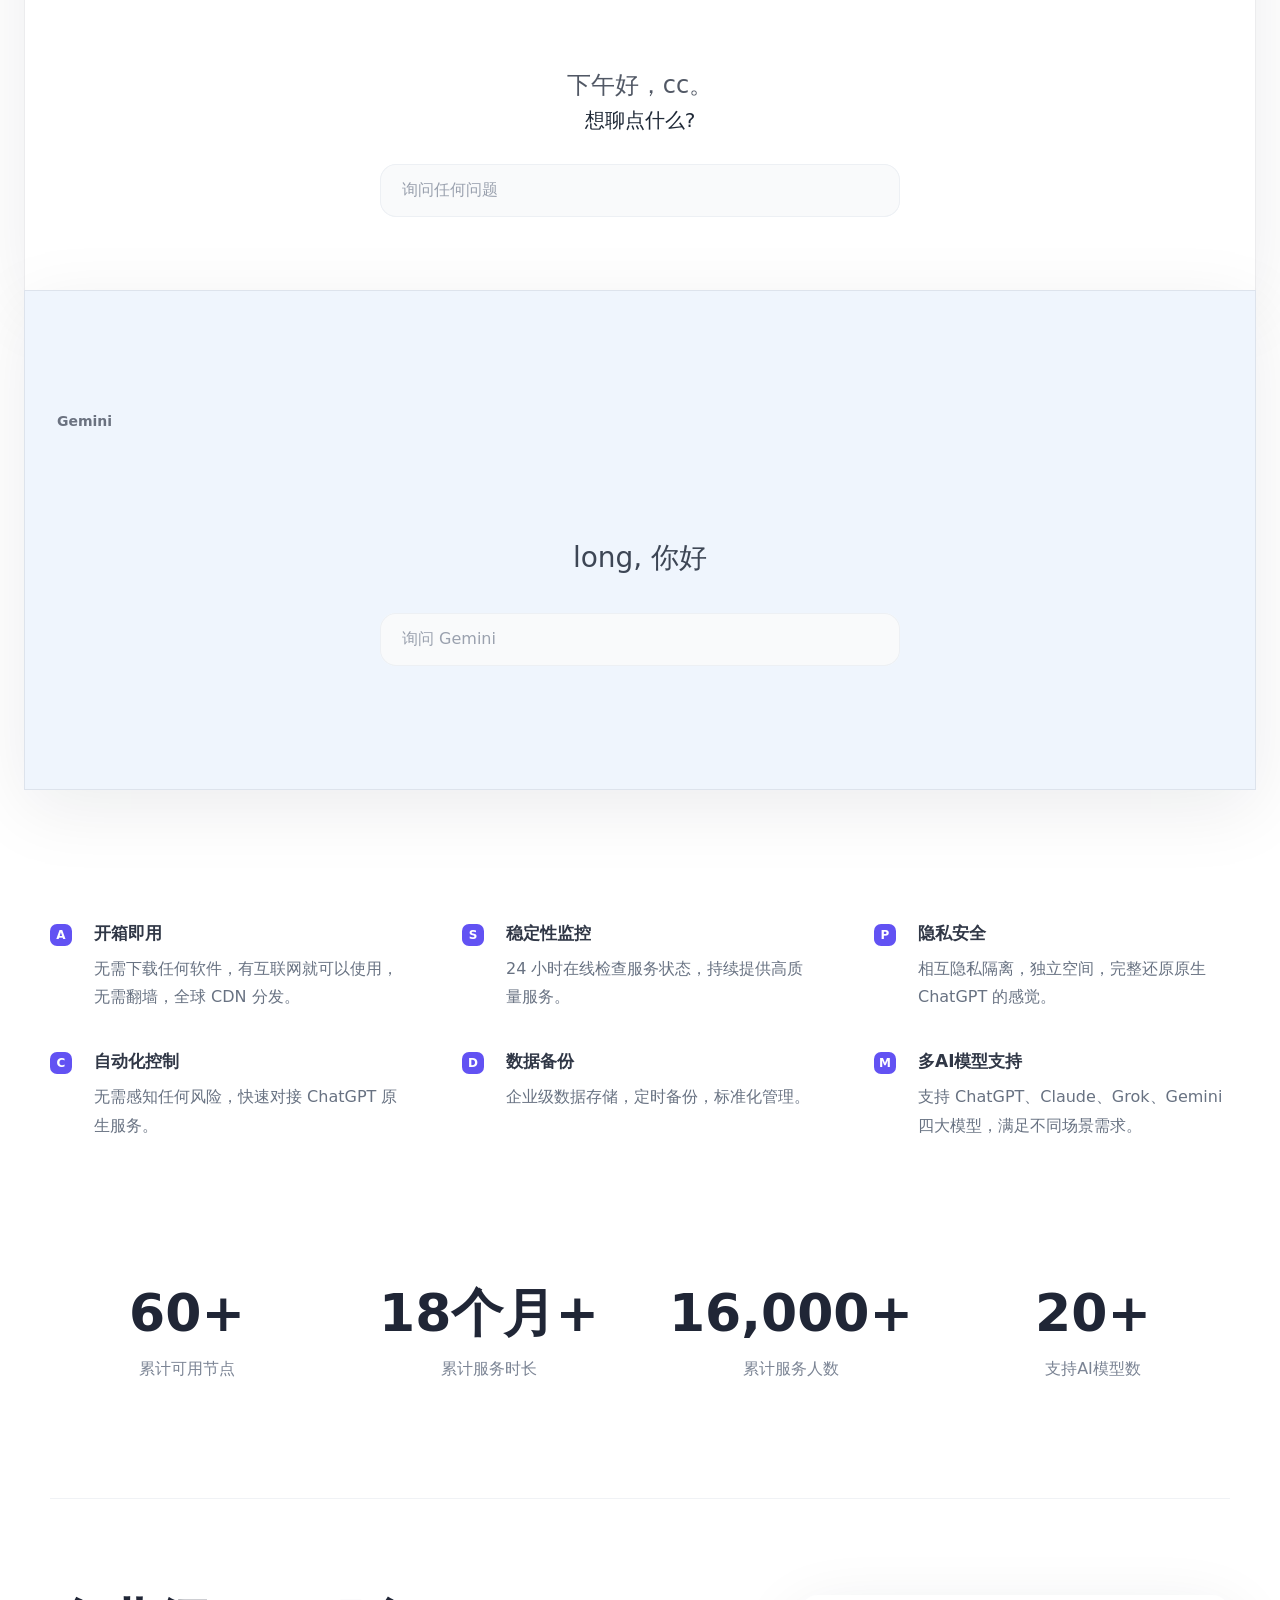
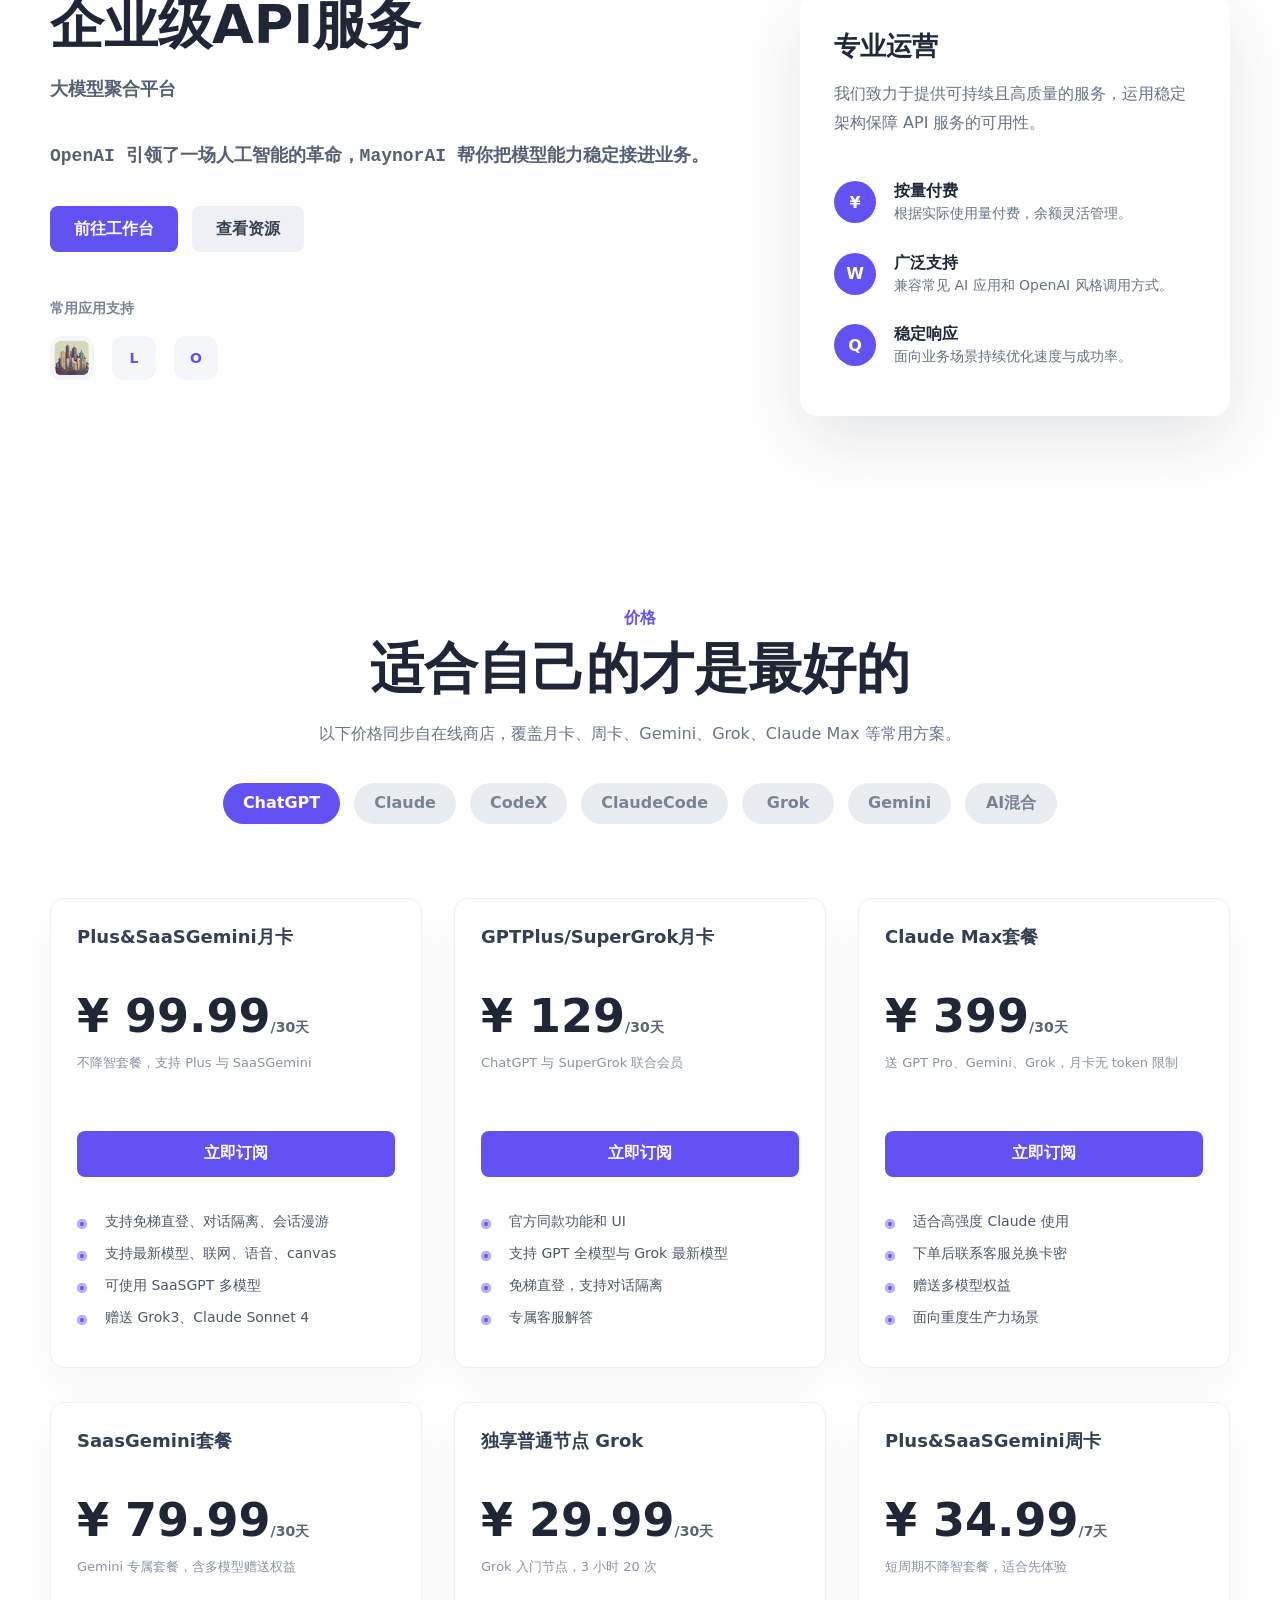
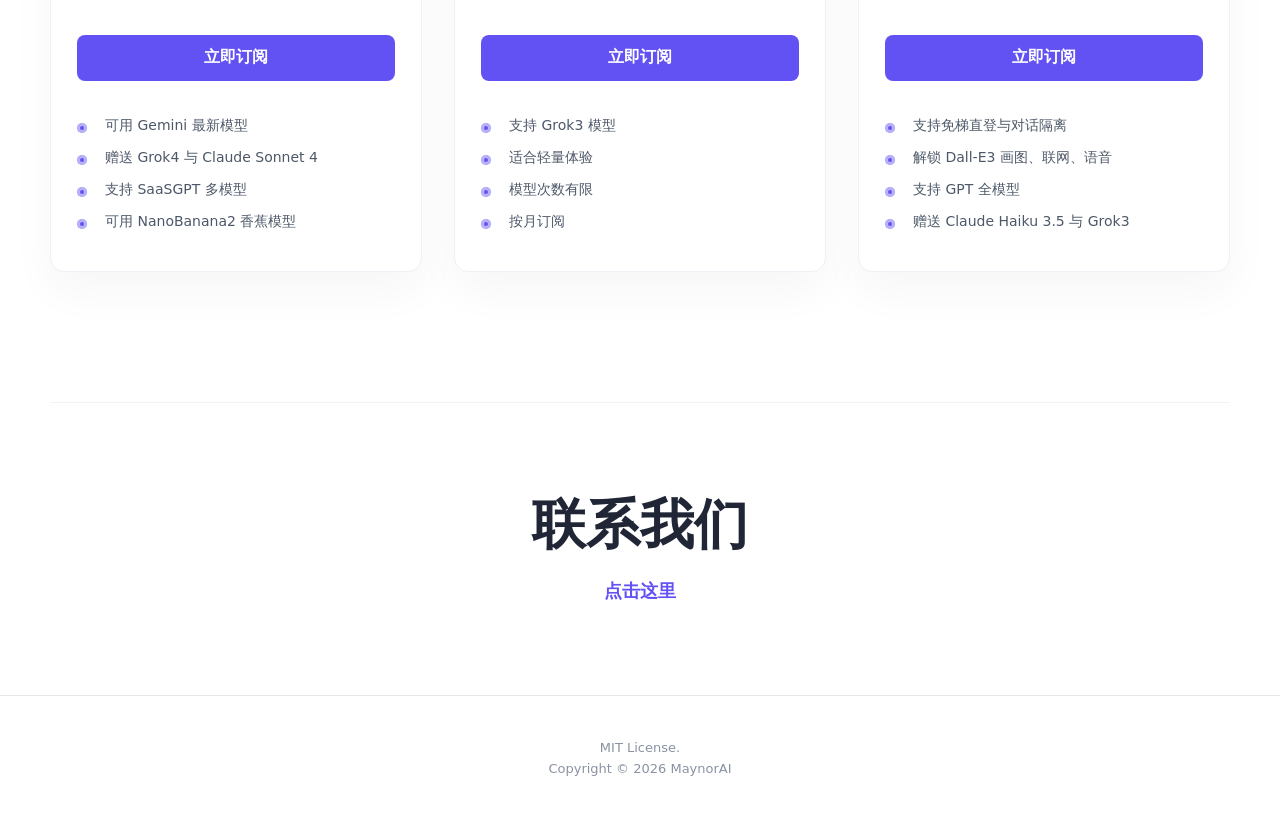
==== commit f4af0124: "Add Grok keyword opportunity page" ====
--- a/index.html
+++ b/index.html
@@ -22,6 +22,7 @@
         <a href="#home">首页</a>
         <a href="#features">特性</a>
         <a href="#api">API服务</a>
+        <a href="page/">Grok增长页</a>
         <a href="https://link3.cc/maynorai" target="_blank" rel="noreferrer">了解</a>
         <a href="#about">关于</a>
         <a href="https://maynorai.top/" target="_blank" rel="noreferrer">登录</a>
@@ -38,6 +39,7 @@
       <a href="#home">首页</a>
       <a href="#features">特性</a>
       <a href="#api">API服务</a>
+      <a href="page/">Grok增长页</a>
       <a href="https://link3.cc/maynorai" target="_blank" rel="noreferrer">了解</a>
       <a href="#about">关于</a>
       <a href="https://maynorai.top/" target="_blank" rel="noreferrer">登录</a>
--- a/styles.css
+++ b/styles.css
@@ -668,6 +668,209 @@
   font-weight: 700;
 }
 
+.desktop-nav a[aria-current="page"],
+.mobile-nav a[aria-current="page"] {
+  color: var(--brand);
+}
+
+.keyword-hero {
+  display: grid;
+  grid-template-columns: minmax(0, 1fr) 360px;
+  gap: 56px;
+  align-items: center;
+  padding: 88px 0 72px;
+}
+
+.keyword-hero h1,
+.keyword-table-section h2,
+.build-roadmap h2 {
+  margin: 0;
+  color: #202636;
+  font-size: clamp(34px, 5vw, 56px);
+  line-height: 1.12;
+  letter-spacing: 0;
+}
+
+.keyword-hero .hero-copy {
+  margin-left: 0;
+  margin-right: 0;
+  text-align: left;
+}
+
+.keyword-summary {
+  display: grid;
+  gap: 18px;
+  padding: 28px;
+  border: 1px solid #edf0f4;
+  border-radius: 18px;
+  background: linear-gradient(135deg, #ffffff 0%, #f8fbff 100%);
+  box-shadow: var(--shadow);
+}
+
+.keyword-summary div {
+  display: grid;
+  grid-template-columns: 88px 1fr;
+  align-items: center;
+  min-height: 78px;
+  padding: 16px 18px;
+  border: 1px solid #edf0f4;
+  border-radius: 12px;
+  background: rgba(255, 255, 255, 0.82);
+}
+
+.keyword-summary strong {
+  color: var(--brand);
+  font-size: 42px;
+  line-height: 1;
+}
+
+.keyword-summary span {
+  color: #445065;
+  font-weight: 800;
+}
+
+.intent-strip {
+  display: grid;
+  grid-template-columns: repeat(3, minmax(0, 1fr));
+  gap: 24px;
+  padding: 18px 0 78px;
+}
+
+.intent-strip article,
+.roadmap-list article {
+  padding: 26px;
+  border: 1px solid #edf0f4;
+  border-radius: 14px;
+  background: var(--white);
+  box-shadow: 0 18px 46px rgba(15, 23, 42, 0.04);
+}
+
+.intent-strip span,
+.roadmap-list span,
+.section-kicker {
+  color: var(--brand);
+  font-size: 13px;
+  font-weight: 800;
+  letter-spacing: 0;
+}
+
+.intent-strip h2,
+.roadmap-list h3 {
+  margin: 12px 0 12px;
+  color: #2d3748;
+  font-size: 22px;
+}
+
+.intent-strip p,
+.roadmap-copy p,
+.roadmap-list p {
+  margin: 0;
+  color: #687282;
+  line-height: 1.8;
+}
+
+.keyword-table-section {
+  padding: 82px 0 96px;
+  border-top: 1px solid #f0f2f5;
+}
+
+.keyword-table-section h2 {
+  margin-top: 10px;
+  margin-bottom: 28px;
+}
+
+.keyword-table-wrap {
+  overflow-x: auto;
+  border: 1px solid #edf0f4;
+  border-radius: 16px;
+  background: var(--white);
+  box-shadow: 0 18px 46px rgba(15, 23, 42, 0.04);
+}
+
+.keyword-table {
+  width: 100%;
+  min-width: 980px;
+  border-collapse: collapse;
+  text-align: left;
+}
+
+.keyword-table th,
+.keyword-table td {
+  padding: 18px 16px;
+  border-bottom: 1px solid #edf0f4;
+  vertical-align: top;
+}
+
+.keyword-table th {
+  color: #445065;
+  background: #f8fafc;
+  font-size: 13px;
+  font-weight: 800;
+}
+
+.keyword-table td {
+  color: #536071;
+  font-size: 14px;
+  line-height: 1.65;
+}
+
+.keyword-table tbody tr:last-child td {
+  border-bottom: 0;
+}
+
+.keyword-table td:first-child {
+  color: #202636;
+  font-weight: 800;
+}
+
+.keyword-table strong {
+  color: #202636;
+}
+
+.decision {
+  display: inline-flex;
+  align-items: center;
+  min-height: 30px;
+  padding: 0 12px;
+  border-radius: 999px;
+  font-size: 12px;
+  font-weight: 800;
+  white-space: nowrap;
+}
+
+.decision-build {
+  color: #0f766e;
+  background: #ccfbf1;
+}
+
+.decision-test {
+  color: #5b21b6;
+  background: #ede9fe;
+}
+
+.decision-watch {
+  color: #92400e;
+  background: #fef3c7;
+}
+
+.build-roadmap {
+  display: grid;
+  grid-template-columns: 0.82fr 1fr;
+  gap: 48px;
+  padding: 92px 0 120px;
+  border-top: 1px solid #f0f2f5;
+}
+
+.roadmap-copy p {
+  margin-top: 24px;
+  font-size: 17px;
+}
+
+.roadmap-list {
+  display: grid;
+  gap: 18px;
+}
+
 .site-footer {
   padding: 38px 24px;
   border-top: 1px solid var(--line);
@@ -699,6 +902,8 @@
 
   .claude-panel,
   .api-section,
+  .keyword-hero,
+  .build-roadmap,
   .plans {
     grid-template-columns: 1fr;
   }
@@ -707,7 +912,8 @@
     display: none;
   }
 
-  .feature-grid {
+  .feature-grid,
+  .intent-strip {
     grid-template-columns: 1fr;
     padding-bottom: 70px;
   }
@@ -773,4 +979,17 @@
   .tabs span {
     min-width: auto;
   }
-}
+
+  .keyword-hero {
+    padding-top: 70px;
+  }
+
+  .keyword-summary {
+    padding: 18px;
+  }
+
+  .keyword-table-section,
+  .build-roadmap {
+    padding: 64px 0;
+  }
+}
